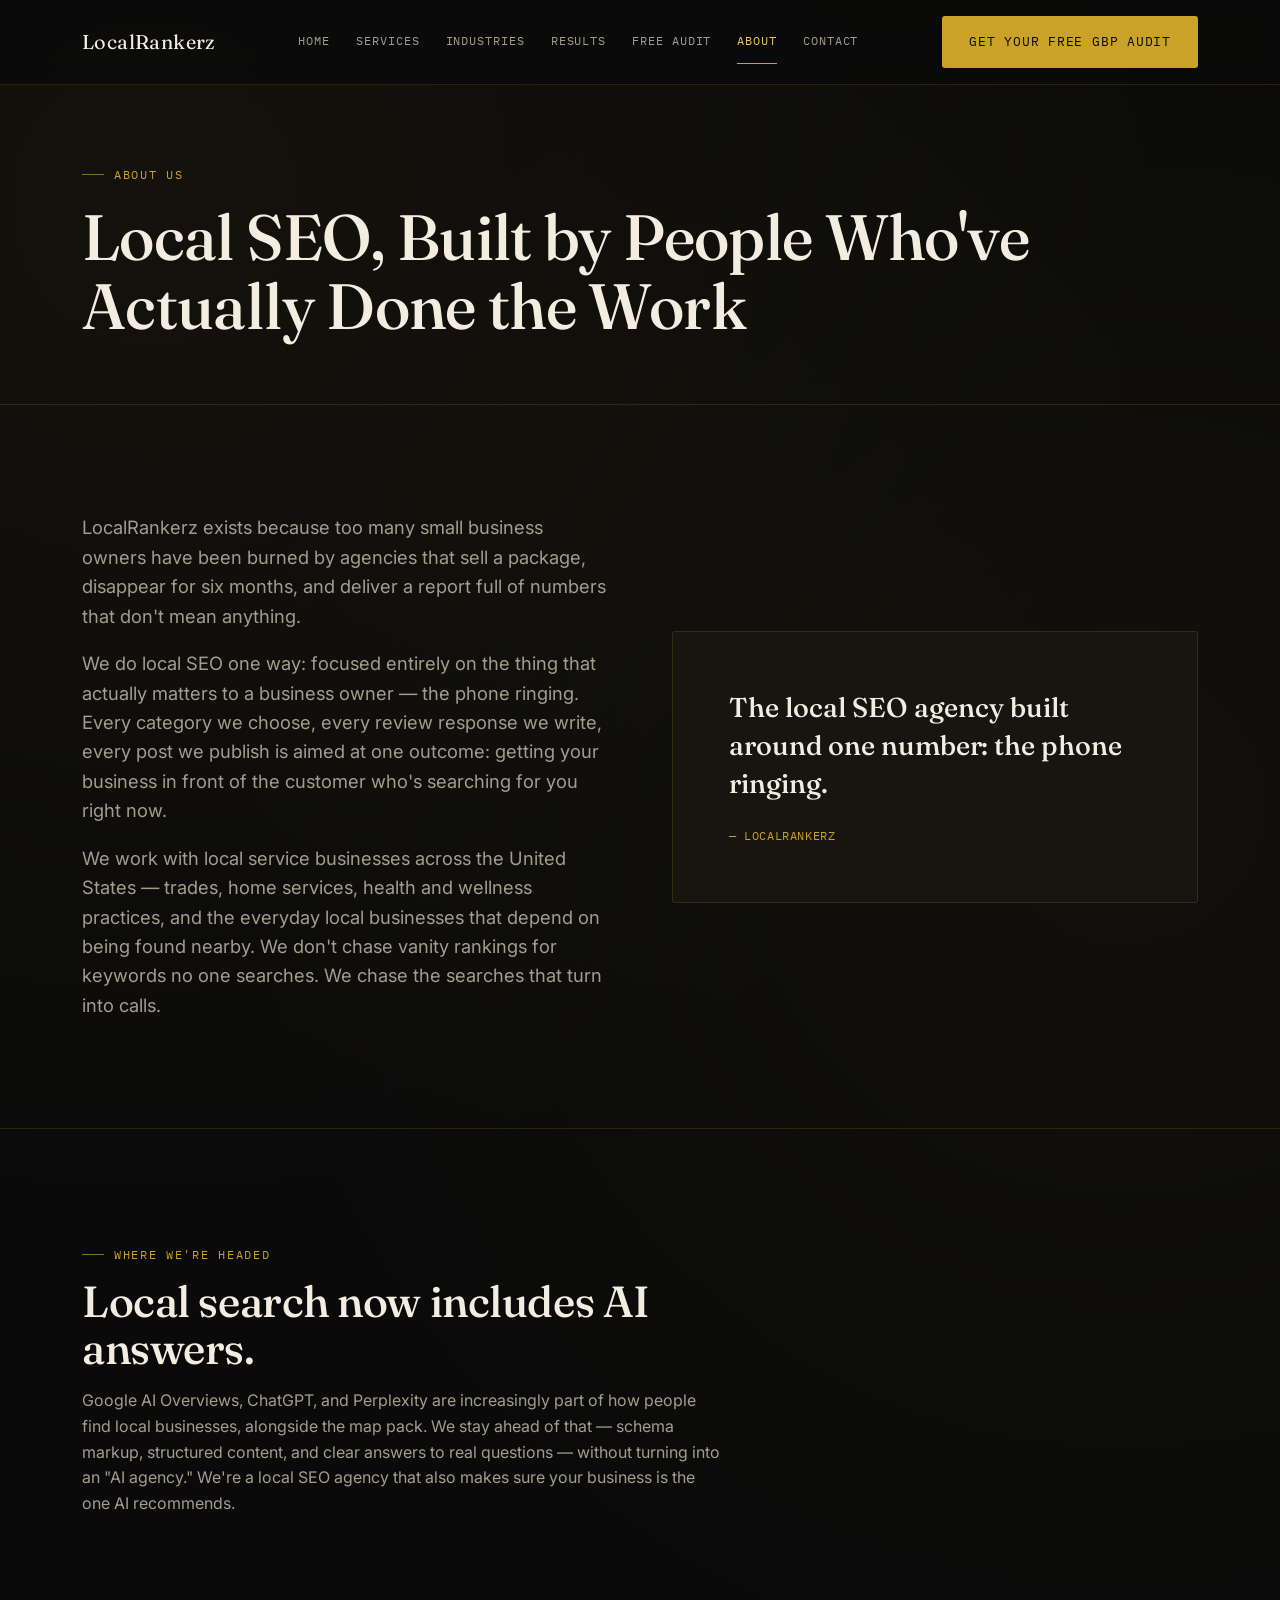
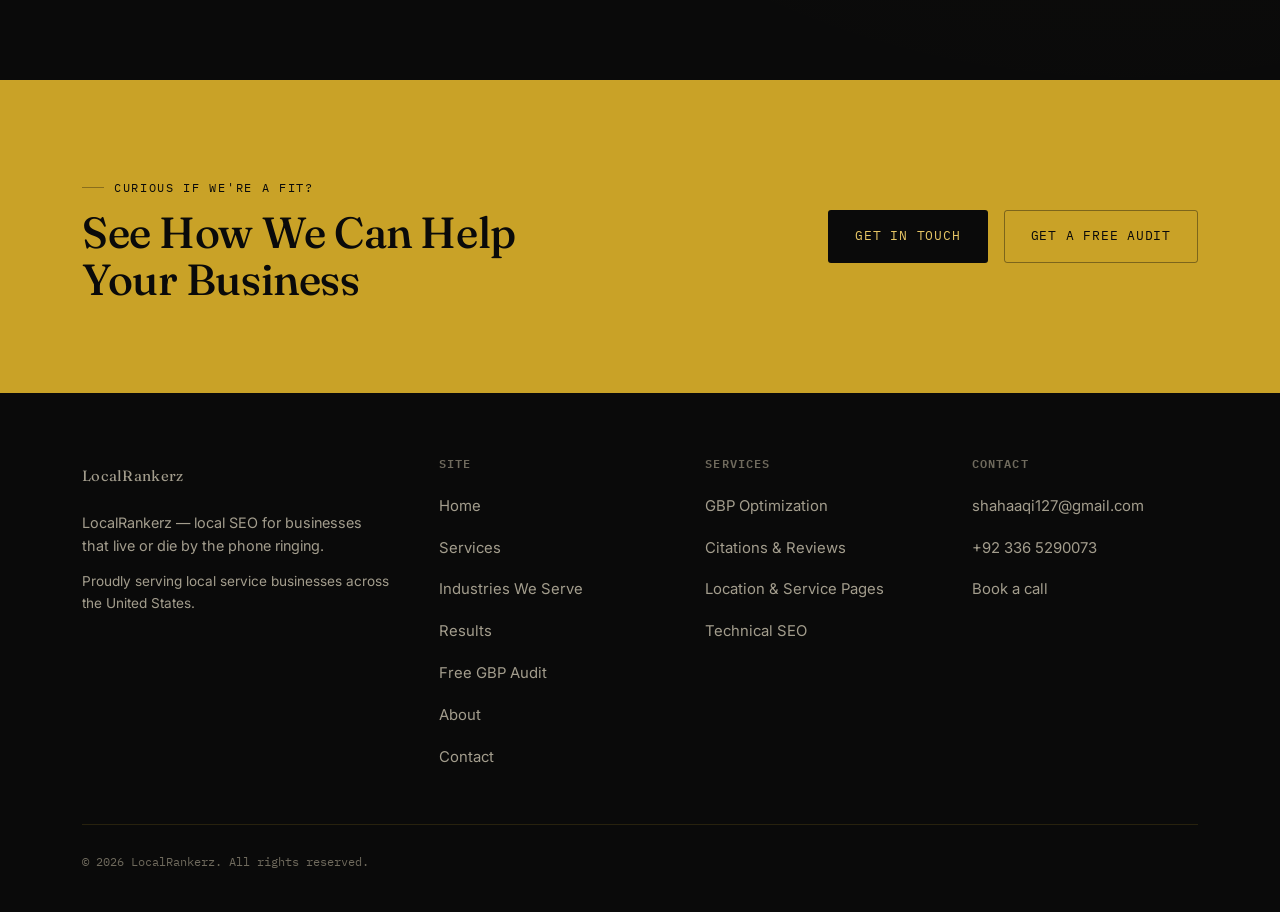
==== about/index.html @ cc355c8c "Use clean page URLs" ====
<!DOCTYPE html>
<html lang="en">
<head>
<meta charset="UTF-8">
<meta name="viewport" content="width=device-width, initial-scale=1.0">
<title>About LocalRankerz | Local SEO Agency</title>
<meta name="description" content="Local SEO built by people focused on one outcome: the phone ringing. Learn how we work.">
<link rel="preconnect" href="https://fonts.googleapis.com">
<link href="https://fonts.googleapis.com/css2?family=Fraunces:opsz,wght@9..144,500;9..144,600&family=Inter:wght@400;500;600&family=IBM+Plex+Mono:wght@400;500&display=swap" rel="stylesheet">
<link rel="stylesheet" href="../assets/style.css">
<link rel="canonical" href="https://localrankerz.com/about/">
</head>
<body>

<nav class="nav">
  <div class="wrap">
    <a href="../" class="brand">LocalRankerz</a>
    <ul class="nav-links">
      <li><a href="../">Home</a></li>
      <li><a href="../services/">Services</a></li>
      <li><a href="../industries/">Industries</a></li>
      <li><a href="../results/">Results</a></li>
      <li><a href="../free-audit/">Free Audit</a></li>
      <li><a href="../about/" aria-current="page">About</a></li>
      <li><a href="../contact/">Contact</a></li>
    </ul>
    <div class="nav-cta">
      <a href="../free-audit/" class="btn btn-gold"><span class="full">Get Your Free GBP Audit</span><span class="short">Free Audit</span></a>
    </div>
  </div>
</nav>

<header class="page-header">
  <div class="wrap">
    <span class="eyebrow">About Us</span>
    <h1>Local SEO, Built by People Who've Actually Done the Work</h1>
  </div>
</header>

<section class="section">
  <div class="wrap">
    <div class="grid grid-2" style="align-items:center; gap:64px;">
      <div>
        <p class="lede" style="max-width:none;">LocalRankerz exists because too many small business owners have been burned by agencies that sell a package, disappear for six months, and deliver a report full of numbers that don't mean anything.</p>
        <p class="lede" style="margin-top:18px; max-width:none;">We do local SEO one way: focused entirely on the thing that actually matters to a business owner — the phone ringing. Every category we choose, every review response we write, every post we publish is aimed at one outcome: getting your business in front of the customer who's searching for you right now.</p>
        <p class="lede" style="margin-top:18px; max-width:none;">We work with local service businesses across the United States — trades, home services, health and wellness practices, and the everyday local businesses that depend on being found nearby. We don't chase vanity rankings for keywords no one searches. We chase the searches that turn into calls.</p>
      </div>
      <div class="testimonial">
        <blockquote>The local SEO agency built around one number: the phone ringing.</blockquote>
        <cite>— LocalRankerz</cite>
      </div>
    </div>
  </div>
</section>

<section class="section" style="border-bottom:none;">
  <div class="wrap">
    <div class="section-head">
      <span class="eyebrow">Where We're Headed</span>
      <h2>Local search now includes AI answers.</h2>
      <p>Google AI Overviews, ChatGPT, and Perplexity are increasingly part of how people find local businesses, alongside the map pack. We stay ahead of that — schema markup, structured content, and clear answers to real questions — without turning into an "AI agency." We're a local SEO agency that also makes sure your business is the one AI recommends.</p>
    </div>
  </div>
</section>

<section class="cta-band">
  <div class="wrap">
    <div class="cta-copy">
      <span class="eyebrow" style="color:var(--ink)">Curious If We're A Fit?</span>
      <h2>See How We Can Help Your Business</h2>
    </div>
    <div class="btn-row">
      <a href="../contact/" class="btn btn-gold">Get in Touch</a>
      <a href="../free-audit/" class="btn btn-ghost">Get a Free Audit</a>
    </div>
  </div>
</section>

<footer>
  <div class="wrap">
    <div class="footer-top">
      <div>
        <a href="../" class="brand">LocalRankerz</a>
        <p style="margin-top:16px; max-width:34ch; font-size:.9rem;">LocalRankerz — local SEO for businesses that live or die by the phone ringing.</p>
        <p style="margin-top:14px; font-size:.85rem;">Proudly serving local service businesses across the United States.</p>
      </div>
      <div>
        <h4>Site</h4>
        <ul>
          <li><a href="../">Home</a></li>
          <li><a href="../services/">Services</a></li>
          <li><a href="../industries/">Industries We Serve</a></li>
          <li><a href="../results/">Results</a></li>
          <li><a href="../free-audit/">Free GBP Audit</a></li>
          <li><a href="../about/">About</a></li>
          <li><a href="../contact/">Contact</a></li>
        </ul>
      </div>
      <div>
        <h4>Services</h4>
        <ul>
          <li><a href="../services/">GBP Optimization</a></li>
          <li><a href="../services/">Citations &amp; Reviews</a></li>
          <li><a href="../services/">Location &amp; Service Pages</a></li>
          <li><a href="../services/">Technical SEO</a></li>
        </ul>
      </div>
      <div>
        <h4>Contact</h4>
        <ul>
          <li><a href="mailto:shahaaqi127@gmail.com">shahaaqi127@gmail.com</a></li>
          <li><a href="tel:+923365290073">+92 336 5290073</a></li>
          <li><a href="../contact/">Book a call</a></li>
        </ul>
      </div>
    </div>
    <div class="footer-bottom">
      <p>© <span class="js-year"></span> LocalRankerz. All rights reserved.</p>
    </div>
  </div>
</footer>

<script src="../assets/script.js"></script>
</body>
</html>
---- assets/style.css ----
/* ============================================================
   SUMMIT SEO — Design tokens
   Palette: near-black ground, warm gold accent (premium, not neon)
   Type: Fraunces (display serif) + Inter (body) + IBM Plex Mono (data/labels)
   ============================================================ */

:root {
  --bg: #0a0a0a;
  --bg-alt: #121110;
  --surface: #17150f;
  --surface-2: #1d1a13;
  --border: rgba(201, 162, 39, 0.16);
  --border-strong: rgba(201, 162, 39, 0.35);

  --gold: #c9a227;
  --gold-bright: #e8c766;
  --gold-dim: #8a6e1c;

  --text: #f2ede0;
  --text-muted: #a39d8d;
  --text-faint: #6f6a5d;

  --ink: #0a0a0a; /* text-on-gold */

  --serif: "Fraunces", "Iowan Old Style", Georgia, serif;
  --sans: "Inter", -apple-system, BlinkMacSystemFont, "Segoe UI", sans-serif;
  --mono: "IBM Plex Mono", ui-monospace, SFMono-Regular, monospace;

  --container: 1180px;
  --radius: 3px;
  --ease: cubic-bezier(0.22, 1, 0.36, 1);
}

@media (prefers-reduced-motion: reduce) {
  *, *::before, *::after {
    animation-duration: 0.01ms !important;
    animation-iteration-count: 1 !important;
    transition-duration: 0.01ms !important;
    scroll-behavior: auto !important;
  }
}

* { box-sizing: border-box; }
html { scroll-behavior: smooth; }

body {
  margin: 0;
  background: var(--bg);
  color: var(--text);
  font-family: var(--sans);
  font-size: 16px;
  line-height: 1.6;
  -webkit-font-smoothing: antialiased;
  background-image:
    radial-gradient(circle at 12% 8%, rgba(201, 162, 39, 0.05), transparent 40%),
    radial-gradient(circle at 88% 32%, rgba(201, 162, 39, 0.04), transparent 45%);
}

img { max-width: 100%; display: block; }
a { color: inherit; text-decoration: none; }

::selection { background: var(--gold-dim); color: var(--text); }

:focus-visible {
  outline: 2px solid var(--gold-bright);
  outline-offset: 3px;
}

.wrap {
  max-width: var(--container);
  margin: 0 auto;
  padding: 0 32px;
}

.eyebrow {
  font-family: var(--mono);
  font-size: 12px;
  letter-spacing: 0.14em;
  text-transform: uppercase;
  color: var(--gold);
  display: inline-flex;
  align-items: center;
  gap: 10px;
}
.eyebrow::before {
  content: "";
  width: 22px;
  height: 1px;
  background: var(--gold-dim);
}

h1, h2, h3, h4 {
  font-family: var(--serif);
  font-weight: 600;
  line-height: 1.08;
  letter-spacing: -0.01em;
  margin: 0;
  color: var(--text);
}

h1 { font-size: clamp(2.6rem, 5vw, 4.4rem); font-weight: 500; }
h2 { font-size: clamp(1.9rem, 3.4vw, 2.8rem); font-weight: 500; }
h3 { font-size: 1.35rem; font-weight: 600; }

p { color: var(--text-muted); margin: 0; }
.lede { font-size: 1.15rem; color: var(--text-muted); max-width: 46ch; }

.section {
  padding: 108px 0;
  border-bottom: 1px solid var(--border);
}
.section-head {
  max-width: 640px;
  margin-bottom: 56px;
}
.section-head h2 { margin-top: 14px; }
.section-head p { margin-top: 16px; }

/* ---------- Buttons ---------- */
.btn {
  display: inline-flex;
  align-items: center;
  gap: 10px;
  font-family: var(--mono);
  font-size: 13px;
  letter-spacing: 0.06em;
  text-transform: uppercase;
  padding: 15px 26px;
  border-radius: var(--radius);
  border: 1px solid transparent;
  cursor: pointer;
  transition: transform 0.35s var(--ease), background 0.35s var(--ease), border-color 0.35s var(--ease), color .35s var(--ease);
  white-space: nowrap;
}
.btn-gold {
  background: var(--gold);
  color: var(--ink);
}
.btn-gold:hover { background: var(--gold-bright); transform: translateY(-1px); }
.btn-ghost {
  background: transparent;
  border-color: var(--border-strong);
  color: var(--text);
}
.btn-ghost:hover { border-color: var(--gold); color: var(--gold-bright); }
.btn-row { display: flex; gap: 16px; flex-wrap: wrap; }

/* ---------- Nav ---------- */
.nav {
  position: sticky;
  top: 0;
  z-index: 50;
  background: rgba(10, 10, 10, 0.82);
  backdrop-filter: blur(10px);
  border-bottom: 1px solid var(--border);
}
.nav .wrap {
  display: flex;
  align-items: center;
  justify-content: space-between;
  height: 84px;
}
.brand {
  font-family: var(--serif);
  font-size: 1.25rem;
  letter-spacing: 0.02em;
  color: var(--text);
  display: flex;
  align-items: baseline;
  gap: 8px;
}
.brand .dot { color: var(--gold); }
.brand small {
  font-family: var(--mono);
  font-size: 10px;
  letter-spacing: 0.18em;
  color: var(--text-faint);
  text-transform: uppercase;
}
.nav-links {
  display: flex;
  align-items: center;
  gap: 26px;
  list-style: none;
  margin: 0;
  padding: 0;
}
.nav-links a {
  font-family: var(--mono);
  font-size: 11.5px;
  letter-spacing: 0.08em;
  text-transform: uppercase;
  color: var(--text-muted);
  padding: 6px 0;
  border-bottom: 1px solid transparent;
  transition: color .25s var(--ease), border-color .25s var(--ease);
}
.nav-links a:hover,
.nav-links a[aria-current="page"] { color: var(--gold-bright); border-color: var(--gold); }

@media (max-width: 1150px) {
  .nav .wrap {
    flex-wrap: wrap;
    height: auto;
    padding-top: 16px;
    padding-bottom: 14px;
    row-gap: 12px;
  }
  .nav-links {
    order: 3;
    flex-basis: 100%;
    justify-content: center;
    flex-wrap: wrap;
    gap: 8px 18px;
    padding-top: 14px;
    border-top: 1px solid var(--border);
  }
}
@media (max-width: 560px) {
  .nav-links { gap: 6px 14px; }
  .nav-links a { font-size: 11px; }
  .nav-cta .btn-gold { padding: 12px 18px; font-size: 12px; }
}
.nav-cta { display: flex; align-items: center; gap: 18px; }

/* ---------- Hero ---------- */
.hero {
  padding: 88px 0 100px;
  border-bottom: 1px solid var(--border);
  position: relative;
  overflow: hidden;
}
.hero .wrap {
  display: grid;
  grid-template-columns: 1.1fr 0.9fr;
  gap: 64px;
  align-items: center;
}
.hero h1 { margin-top: 20px; }
.hero .lede { margin-top: 22px; }
.hero .btn-row { margin-top: 36px; }
@media (max-width: 940px) {
  .hero .wrap { grid-template-columns: 1fr; }
}

/* Signature element: SERP rank-climb card */
.serp-card {
  background: var(--surface);
  border: 1px solid var(--border-strong);
  border-radius: var(--radius);
  padding: 28px;
  position: relative;
}
.serp-card .serp-head {
  display: flex; justify-content: space-between; align-items: center;
  font-family: var(--mono); font-size: 11px; letter-spacing: .1em; text-transform: uppercase;
  color: var(--text-faint); margin-bottom: 20px; padding-bottom: 16px; border-bottom: 1px solid var(--border);
}
.serp-row {
  display: flex; align-items: center; gap: 16px;
  padding: 14px 0; border-bottom: 1px dashed var(--border);
}
.serp-row:last-child { border-bottom: none; }
.serp-rank {
  font-family: var(--mono); font-size: 13px; color: var(--text-faint);
  width: 28px; text-align: right;
}
.serp-row.is-you .serp-rank { color: var(--gold-bright); font-weight: 700; }
.serp-line1 { height: 9px; width: 72%; background: var(--border-strong); border-radius: 2px; margin-bottom: 8px; }
.serp-line2 { height: 7px; width: 46%; background: var(--border); border-radius: 2px; }
.serp-row.is-you .serp-line1 { background: var(--gold-dim); width: 82%; }
.serp-row.is-you .serp-line2 { background: rgba(201,162,39,.28); width: 56%; }
.serp-badge {
  margin-left: auto; font-family: var(--mono); font-size: 11px; color: var(--bg);
  background: var(--gold); padding: 3px 9px; border-radius: 20px; white-space: nowrap;
}
.serp-foot { margin-top: 20px; padding-top: 18px; border-top: 1px solid var(--border);
  display: flex; justify-content: space-between; font-family: var(--mono); font-size: 11px; color: var(--text-faint); }
.serp-foot strong { color: var(--gold-bright); }

/* ---------- Stat / trust bar ---------- */
.statbar { padding: 48px 0; border-bottom: 1px solid var(--border); }
.statbar .wrap { display: grid; grid-template-columns: repeat(4, 1fr); gap: 24px; }
.stat { text-align: left; }
.stat .num { font-family: var(--serif); font-size: 2.4rem; color: var(--gold-bright); }
.stat .label { font-family: var(--mono); font-size: 11.5px; letter-spacing: .06em; text-transform: uppercase; color: var(--text-faint); margin-top: 6px; }
@media (max-width: 760px) { .statbar .wrap { grid-template-columns: repeat(2, 1fr); } }

/* ---------- Cards / grid ---------- */
.grid { display: grid; gap: 28px; }
.grid-4 { grid-template-columns: repeat(4, 1fr); }
.grid-3 { grid-template-columns: repeat(3, 1fr); }
.grid-2 { grid-template-columns: repeat(2, 1fr); }
@media (max-width: 980px) { .grid-4 { grid-template-columns: repeat(2, 1fr); } .grid-3 { grid-template-columns: repeat(2,1fr); } }
@media (max-width: 640px) { .grid-4, .grid-3, .grid-2 { grid-template-columns: 1fr; } }

.card {
  background: var(--surface);
  border: 1px solid var(--border);
  border-radius: var(--radius);
  padding: 32px 28px;
  transition: border-color .3s var(--ease), transform .3s var(--ease);
}
.card:hover { border-color: var(--border-strong); transform: translateY(-3px); }
.card .num-mark {
  font-family: var(--mono); font-size: 12px; color: var(--gold-dim);
  margin-bottom: 18px; display: block;
}
.card h3 { margin-bottom: 12px; }
.card p { font-size: .95rem; }
.card a.card-link {
  display: inline-flex; align-items: center; gap: 6px; margin-top: 18px;
  font-family: var(--mono); font-size: 12px; letter-spacing: .05em; text-transform: uppercase;
  color: var(--gold); border-bottom: 1px solid var(--gold-dim);
}
.card a.card-link:hover { color: var(--gold-bright); border-color: var(--gold-bright); }

/* ---------- Process (numbered — genuinely sequential) ---------- */
.process-list { display: grid; grid-template-columns: repeat(4, 1fr); gap: 0; border-top: 1px solid var(--border); }
.process-item { padding: 32px 28px 32px 0; border-right: 1px solid var(--border); }
.process-item:last-child { border-right: none; }
.process-item .idx { font-family: var(--mono); font-size: 13px; color: var(--gold); }
.process-item h3 { margin-top: 14px; font-size: 1.1rem; }
.process-item p { margin-top: 10px; font-size: .92rem; }
@media (max-width: 900px) {
  .process-list { grid-template-columns: 1fr 1fr; }
  .process-item { border-right: none; border-bottom: 1px solid var(--border); padding: 28px 0; }
}
@media (max-width: 560px) { .process-list { grid-template-columns: 1fr; } }

/* ---------- Testimonial ---------- */
.testimonial {
  background: var(--surface);
  border: 1px solid var(--border);
  border-radius: var(--radius);
  padding: 56px;
}
.testimonial blockquote {
  font-family: var(--serif); font-size: clamp(1.3rem, 2.4vw, 1.7rem); font-weight: 500;
  color: var(--text); margin: 0; line-height: 1.4;
}
.testimonial cite { display: block; margin-top: 24px; font-style: normal; font-family: var(--mono);
  font-size: 12px; letter-spacing: .05em; color: var(--gold); text-transform: uppercase; }

/* ---------- CTA band (inverted — signature contrast moment) ---------- */
.cta-band {
  background: var(--gold);
  color: var(--ink);
  padding: 90px 0;
}
.cta-band h2 { color: var(--ink); }
.cta-band p { color: rgba(10,10,10,0.7); }
.cta-band .btn-ghost { border-color: rgba(10,10,10,0.4); color: var(--ink); }
.cta-band .btn-ghost:hover { border-color: var(--ink); color: var(--ink); background: rgba(10,10,10,0.06); }
.cta-band .btn-gold { background: var(--ink); color: var(--gold-bright); }
.cta-band .btn-gold:hover { background: #000; }
.cta-band .wrap { display: flex; align-items: center; justify-content: space-between; gap: 40px; flex-wrap: wrap; }
.cta-band .cta-copy { max-width: 520px; }
.cta-band .cta-copy h2 { margin-top: 12px; }
.cta-band .cta-copy p { margin-top: 14px; }

/* ---------- Footer ---------- */
footer { padding: 64px 0 40px; }
.footer-top { display: grid; grid-template-columns: 1.4fr repeat(3, 1fr); gap: 40px; padding-bottom: 48px; border-bottom: 1px solid var(--border); }
.footer-top h4 { font-family: var(--mono); font-size: 11.5px; letter-spacing: .1em; text-transform: uppercase; color: var(--text-faint); margin-bottom: 18px; }
.footer-top ul { list-style: none; margin: 0; padding: 0; display: flex; flex-direction: column; gap: 11px; }
.footer-top a { color: var(--text-muted); font-size: .93rem; transition: color .2s var(--ease); }
.footer-top a:hover { color: var(--gold-bright); }
.footer-bottom { display: flex; justify-content: space-between; align-items: center; padding-top: 28px; flex-wrap: wrap; gap: 16px; }
.footer-bottom p { font-family: var(--mono); font-size: 11.5px; color: var(--text-faint); }
@media (max-width: 860px) { .footer-top { grid-template-columns: 1fr 1fr; } }
@media (max-width: 560px) { .footer-top { grid-template-columns: 1fr; } }

/* ---------- Page header (inner pages) ---------- */
.page-header { padding: 72px 0 64px; border-bottom: 1px solid var(--border); }
.page-header h1 { margin-top: 18px; }
.page-header .lede { margin-top: 20px; }

/* ---------- Utility ---------- */
.mt-lg { margin-top: 64px; }
.center { text-align: center; margin-left: auto; margin-right: auto; }
.tag {
  display: inline-block; font-family: var(--mono); font-size: 11px; letter-spacing: .06em;
  text-transform: uppercase; color: var(--gold); border: 1px solid var(--border-strong);
  border-radius: 20px; padding: 5px 12px; margin-bottom: 10px;
}

/* ---------- Pricing / product cards ---------- */
.price-card {
  background: var(--surface); border: 1px solid var(--border); border-radius: var(--radius);
  padding: 40px 32px; display: flex; flex-direction: column; position: relative;
}
.price-card.is-featured { border-color: var(--gold); background: var(--surface-2); }
.price-card .badge-top {
  position: absolute; top: -13px; left: 32px; background: var(--gold); color: var(--ink);
  font-family: var(--mono); font-size: 10.5px; letter-spacing: .08em; text-transform: uppercase;
  padding: 4px 12px; border-radius: 20px;
}
.price-card .plan-name { font-family: var(--mono); font-size: 12px; letter-spacing: .08em; text-transform: uppercase; color: var(--text-faint); }
.price-card .plan-price { font-family: var(--serif); font-size: 2.6rem; color: var(--text); margin-top: 14px; }
.price-card .plan-price span { font-family: var(--mono); font-size: 13px; color: var(--text-faint); }
.price-card .plan-desc { margin-top: 12px; font-size: .92rem; }
.price-card ul { list-style: none; margin: 28px 0 32px; padding: 0; display: flex; flex-direction: column; gap: 13px; flex: 1; }
.price-card li { font-size: .93rem; color: var(--text-muted); padding-left: 22px; position: relative; }
.price-card li::before { content: "—"; position: absolute; left: 0; color: var(--gold-dim); }

/* ---------- Form ---------- */
.contact-grid { display: grid; grid-template-columns: 1fr 1fr; gap: 64px; }
@media (max-width: 900px) { .contact-grid { grid-template-columns: 1fr; } }
.field { margin-bottom: 22px; }
.field label {
  display: block; font-family: var(--mono); font-size: 11.5px; letter-spacing: .08em; text-transform: uppercase;
  color: var(--text-faint); margin-bottom: 10px;
}
.field input, .field select, .field textarea {
  width: 100%; background: var(--surface); border: 1px solid var(--border-strong); border-radius: var(--radius);
  padding: 13px 16px; color: var(--text); font-family: var(--sans); font-size: .95rem;
}
.field input:focus, .field select:focus, .field textarea:focus {
  outline: none; border-color: var(--gold);
}
.field textarea { resize: vertical; min-height: 120px; }
.form-note { font-family: var(--mono); font-size: 11.5px; color: var(--text-faint); margin-top: 4px; }
.info-block { border-left: 1px solid var(--border); padding-left: 40px; }
@media (max-width: 900px) { .info-block { border-left: none; padding-left: 0; padding-top: 20px; border-top: 1px solid var(--border); } }
.info-row { padding: 20px 0; border-bottom: 1px solid var(--border); }
.info-row .eyebrow { margin-bottom: 8px; }
.info-row p { color: var(--text); font-size: 1rem; }
#form-status { margin-top: 16px; font-family: var(--mono); font-size: 12.5px; }
#form-status.ok { color: var(--gold-bright); }

/* ============================================================
   LOCALRANKERZ — additions (icon link-cards, FAQ, case studies)
   ============================================================ */

/* Icon-based photo/link cards on Home — interlink to other pages */
.icon-grid {
  display: grid;
  grid-template-columns: repeat(3, 1fr);
  gap: 24px;
}
@media (max-width: 980px) { .icon-grid { grid-template-columns: repeat(2, 1fr); } }
@media (max-width: 620px) { .icon-grid { grid-template-columns: 1fr; } }

.icon-card {
  display: block;
  background: var(--surface);
  border: 1px solid var(--border);
  border-radius: var(--radius);
  padding: 30px 26px 26px;
  transition: border-color .3s var(--ease), transform .3s var(--ease), background .3s var(--ease);
}
.icon-card:hover { border-color: var(--gold); transform: translateY(-4px); background: var(--surface-2); }
.icon-card .icon-wrap {
  width: 56px; height: 56px; border-radius: 50%;
  background: rgba(201,162,39,0.08); border: 1px solid var(--border-strong);
  display: flex; align-items: center; justify-content: center; margin-bottom: 20px;
  transition: background .3s var(--ease);
}
.icon-card:hover .icon-wrap { background: rgba(201,162,39,0.16); }
.icon-card svg { width: 28px; height: 28px; stroke: var(--gold-bright); fill: none; stroke-width: 1.6; }
.icon-card h3 { font-size: 1.15rem; }
.icon-card p { margin-top: 10px; font-size: .92rem; }
.icon-card .go {
  display: inline-flex; align-items: center; gap: 6px; margin-top: 18px;
  font-family: var(--mono); font-size: 11.5px; letter-spacing: .06em; text-transform: uppercase;
  color: var(--gold);
}
.icon-card:hover .go { color: var(--gold-bright); }

/* Smaller icon tiles — used on Industries page */
.industry-block {
  background: var(--surface);
  border: 1px solid var(--border);
  border-radius: var(--radius);
  padding: 34px 30px;
}
.industry-block .icon-wrap {
  width: 48px; height: 48px; border-radius: 50%;
  background: rgba(201,162,39,0.08); border: 1px solid var(--border-strong);
  display: flex; align-items: center; justify-content: center; margin-bottom: 18px;
}
.industry-block svg { width: 24px; height: 24px; stroke: var(--gold-bright); fill: none; stroke-width: 1.6; }
.industry-block .trade-list { margin-top: 14px; font-family: var(--mono); font-size: 12px; color: var(--text-faint); line-height: 1.8; }

/* Trust bar with verified badges */
.badge-verified {
  display: inline-flex; align-items: center; gap: 6px;
  font-family: var(--mono); font-size: 10.5px; letter-spacing: .05em; text-transform: uppercase;
  color: var(--gold); border: 1px solid var(--border-strong); border-radius: 20px; padding: 3px 10px;
  margin-top: 10px;
}

/* Case study cards */
.case-study {
  background: var(--surface); border: 1px solid var(--border); border-radius: var(--radius);
  padding: 36px 32px;
}
.case-study .cs-num { font-family: var(--serif); font-size: 2.6rem; color: var(--gold-bright); margin-bottom: 4px; }
.case-study .cs-label { font-family: var(--mono); font-size: 11.5px; letter-spacing: .06em; text-transform: uppercase; color: var(--text-faint); margin-bottom: 20px; }
.case-study h3 { font-size: 1.2rem; margin-top: 4px; }
.case-study .cs-row { margin-top: 16px; }
.case-study .cs-row .eyebrow { font-size: 10.5px; margin-bottom: 6px; }
.case-study .cs-row p { font-size: .92rem; }
.case-study .cs-link { display: inline-flex; margin-top: 20px; font-family: var(--mono); font-size: 12px; letter-spacing: .05em; text-transform: uppercase; color: var(--gold); border-bottom: 1px solid var(--gold-dim); }
.case-study .cs-link:hover { color: var(--gold-bright); border-color: var(--gold-bright); }

/* FAQ accordion — native details/summary, no JS required */
.faq-list { border-top: 1px solid var(--border); }
.faq-item { border-bottom: 1px solid var(--border); }
.faq-item summary {
  cursor: pointer; list-style: none; padding: 24px 4px;
  display: flex; justify-content: space-between; align-items: center; gap: 20px;
  font-family: var(--serif); font-size: 1.05rem; color: var(--text);
}
.faq-item summary::-webkit-details-marker { display: none; }
.faq-item summary .plus { font-family: var(--mono); color: var(--gold); font-size: 20px; flex-shrink: 0; transition: transform .3s var(--ease); }
.faq-item[open] summary .plus { transform: rotate(45deg); }
.faq-item .faq-answer { padding: 0 4px 26px; max-width: 68ch; font-size: .95rem; }

/* Two-part service split labels */
.part-label {
  display: inline-block; font-family: var(--mono); font-size: 11.5px; letter-spacing: .1em; text-transform: uppercase;
  color: var(--gold); border: 1px solid var(--border-strong); border-radius: 20px; padding: 6px 14px; margin-bottom: 16px;
}
.part-intro { max-width: 62ch; margin-top: 10px; }

/* Feature list with dash bullets (reused) */
.dash-list { list-style: none; margin: 20px 0 0; padding: 0; display: flex; flex-direction: column; gap: 10px; }
.dash-list li { font-size: .9rem; color: var(--text-muted); padding-left: 20px; position: relative; }
.dash-list li::before { content: "—"; position: absolute; left: 0; color: var(--gold-dim); }

/* Micro trust line under forms */
.micro-trust { margin-top: 14px; font-family: var(--mono); font-size: 11.5px; color: var(--text-faint); }

/* ============================================================
   RESPONSIVE REFINEMENTS — desktop & mobile polish
   ============================================================ */

/* Nav CTA: show short label once space gets tight, before the whole nav wraps */
.nav-cta .btn-gold .short { display: none; }
@media (max-width: 640px) {
  .nav-cta .btn-gold .full { display: none; }
  .nav-cta .btn-gold .short { display: inline; }
}

/* Tablet: tighten section rhythm */
@media (max-width: 860px) {
  .section { padding: 76px 0; }
  .hero { padding: 64px 0 72px; }
  .cta-band { padding: 64px 0; }
  .section-head { margin-bottom: 40px; }
}

/* Phone: full pass on spacing, touch targets, and button stacking */
@media (max-width: 640px) {
  .wrap { padding: 0 20px; }
  .section { padding: 56px 0; }
  .hero { padding: 48px 0 56px; }
  .cta-band { padding: 48px 0; }
  .section-head { margin-bottom: 32px; }

  h1 { font-size: clamp(2.1rem, 9vw, 2.8rem); }
  h2 { font-size: clamp(1.6rem, 7vw, 2rem); }
  .lede { font-size: 1.02rem; }

  .card, .industry-block, .case-study { padding: 24px 20px; }
  .testimonial { padding: 30px 22px; }
  .testimonial blockquote { font-size: 1.15rem; }

  .btn-row { flex-direction: column; align-items: stretch; }
  .btn-row .btn { width: 100%; justify-content: center; text-align: center; }

  .cta-band .wrap { flex-direction: column; align-items: flex-start; }
  .cta-band .btn-row { width: 100%; }

  .serp-card { padding: 20px; }
  .serp-badge { white-space: normal; text-align: center; }

  .stat .num { font-size: 2rem; }

  .process-item { padding: 24px 0; }

  footer { padding: 48px 0 32px; }
  .footer-top { row-gap: 32px; padding-bottom: 36px; }
}

/* Small phones: nav brand/CTA never collide */
@media (max-width: 380px) {
  .nav .wrap { gap: 10px; }
  .brand { font-size: 1.05rem; }
  .nav-cta .btn-gold { padding: 10px 14px; font-size: 11px; }
  .wrap { padding: 0 16px; }
}

/* Larger desktop: give the hero and content a bit more breathing room */
@media (min-width: 1440px) {
  .container, .wrap { max-width: 1280px; }
  .hero .wrap { gap: 88px; }
}

/* Shared device layout and accessible touch controls. */
html { scroll-padding-top: 150px; -webkit-text-size-adjust: 100%; }
body { overflow-wrap: anywhere; }
.grid > *, .hero .wrap > *, .contact-grid > *, .footer-top > *,
.statbar .wrap > *, .process-list > * { min-width: 0; }
.btn { white-space: normal; max-width: 100%; min-height: 44px; justify-content: center; text-align: center; }
.field input, .field select, .field textarea { font-size: 16px; min-height: 48px; }
.serp-head, .serp-foot { flex-wrap: wrap; gap: 12px; }
.serp-rank, .eyebrow::before { flex-shrink: 0; }
.serp-row > div { min-width: 0; }
.serp-badge { max-width: 45%; }
.nav-toggle { display: none; }
.footer-top a { display: inline-block; padding: 7px 0; }
.footer-top ul { gap: 4px; }
@media (min-width: 761px) {
  .nav-links a { display: inline-flex; align-items: center; min-height: 44px; }
}
@media (min-width: 561px) and (max-width: 900px) {
  .process-list { column-gap: 28px; }
}
@media (max-width: 760px) {
  html { scroll-padding-top: 90px; }
  .nav { background: rgba(10, 10, 10, .97); backdrop-filter: none; }
  .nav .wrap { padding-top: 12px; padding-bottom: 12px; }
  .nav-cta { gap: 8px; }
  .nav-cta .btn-gold .full { display: none; }
  .nav-cta .btn-gold .short { display: inline; }
  .nav-cta .btn-gold { padding: 10px 12px; font-size: 11px; }
  .nav-toggle {
    display: inline-flex; align-items: center; justify-content: center;
    min-height: 44px; padding: 10px 12px; border: 1px solid var(--border-strong);
    border-radius: var(--radius); background: transparent; color: var(--text);
    font-family: var(--mono); font-size: 12px; cursor: pointer;
  }
  .has-menu .nav-links { display: none; }
  .has-menu.menu-open .nav-links { display: flex; }
  .nav-links { justify-content: flex-start; gap: 0; max-height: 65vh; max-height: 65dvh; overflow-y: auto; }
  .nav-links li { flex: 1 1 50%; }
  .nav-links a { display: flex; align-items: center; min-height: 44px; padding: 10px 8px; }
  .hero .wrap { gap: 36px; }
  .contact-grid { gap: 36px; }
  .page-header { padding: 48px 0 40px; }
}
@media (max-width: 640px) {
  .btn { padding: 14px 18px; }
  .serp-foot { flex-direction: column; }
  .price-card { padding: 30px 22px; }
}
@media (max-width: 380px) {
  .nav .brand { font-size: 1.05rem; }
  .nav-cta { gap: 6px; }
  .nav-cta .btn-gold, .nav-toggle { padding: 10px 8px; }
}
@media (hover: none) {
  .card:hover, .icon-card:hover, .btn-gold:hover { transform: none; }
}
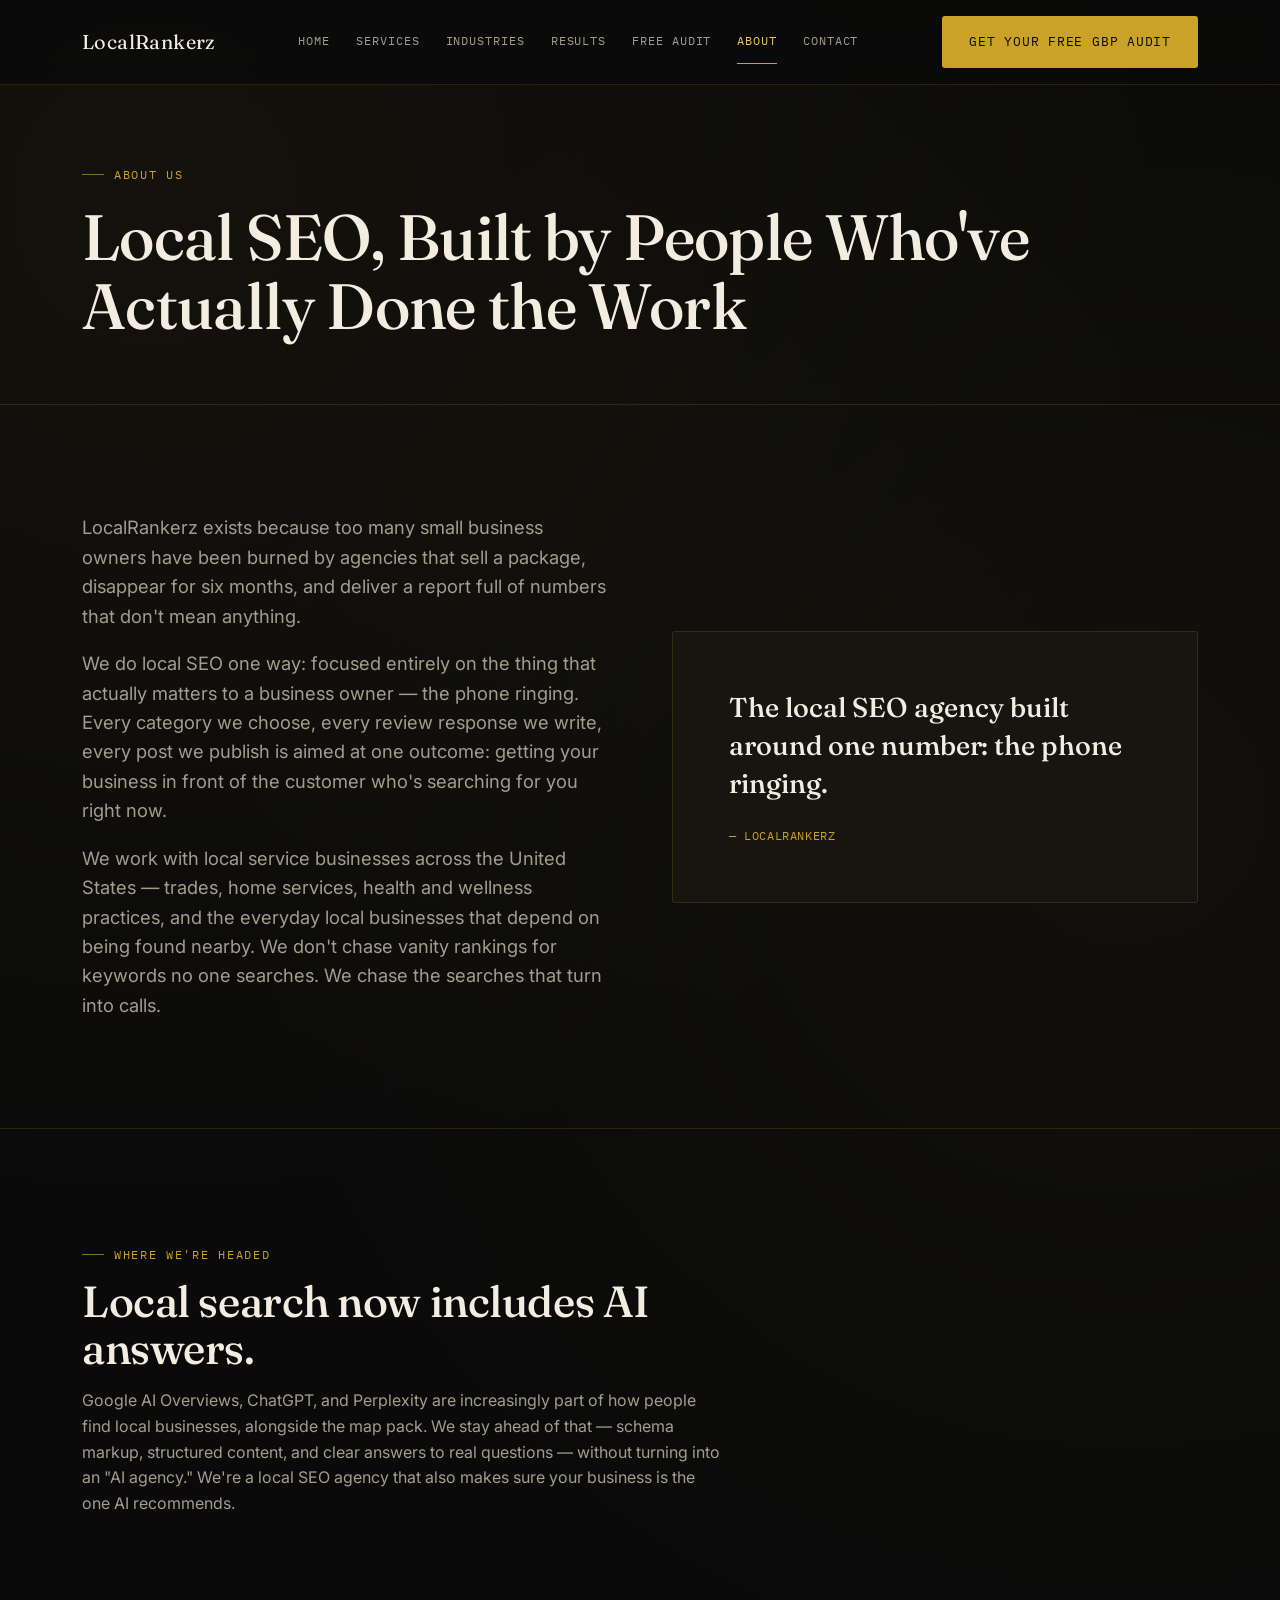
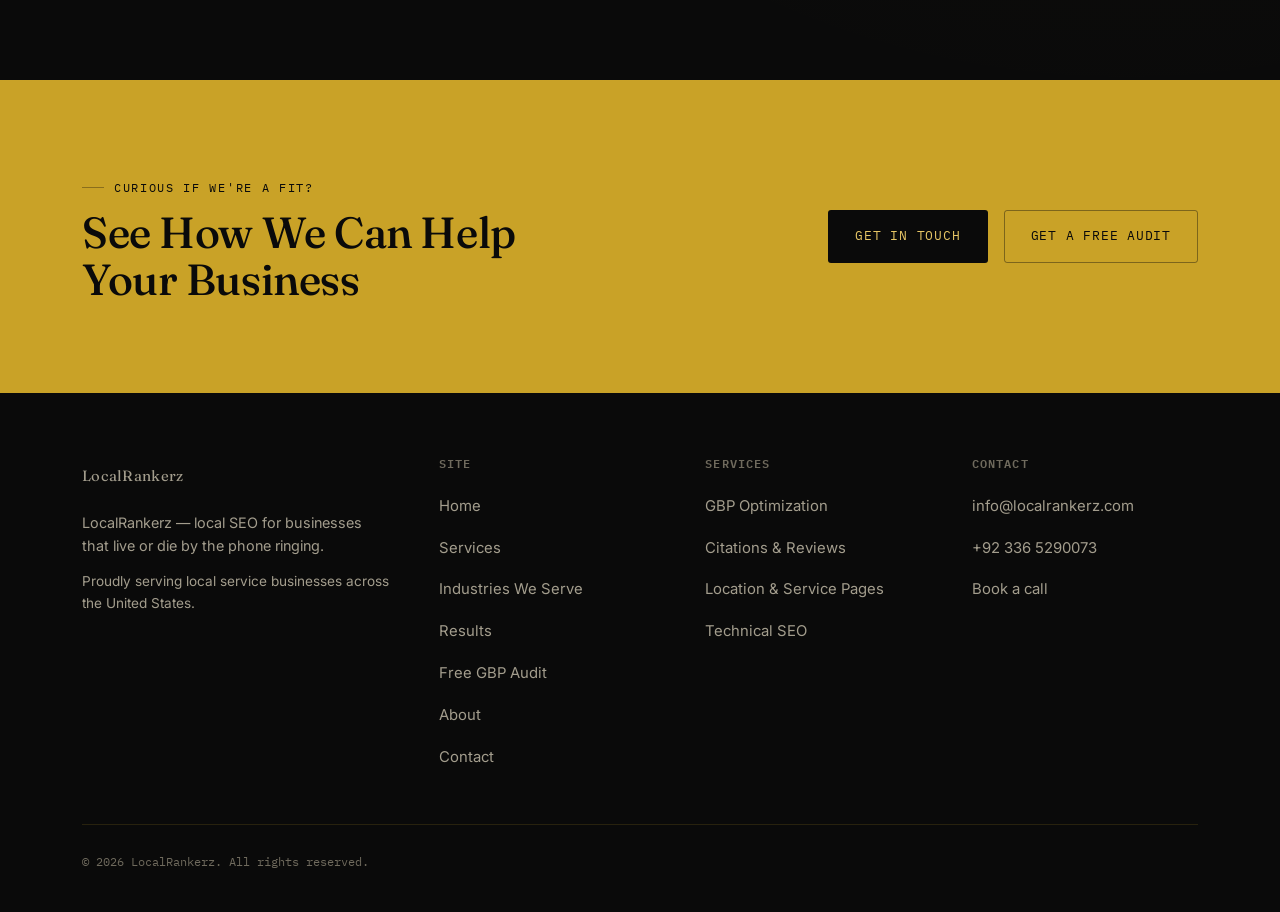
==== commit 4d0a5b6f: "Update business email to info@localrankerz.com" ====
--- a/about/index.html
+++ b/about/index.html
@@ -108,7 +108,7 @@
       <div>
         <h4>Contact</h4>
         <ul>
-          <li><a href="mailto:shahaaqi127@gmail.com">shahaaqi127@gmail.com</a></li>
+          <li><a href="mailto:info@localrankerz.com">info@localrankerz.com</a></li>
           <li><a href="tel:+923365290073">+92 336 5290073</a></li>
           <li><a href="../contact/">Book a call</a></li>
         </ul>
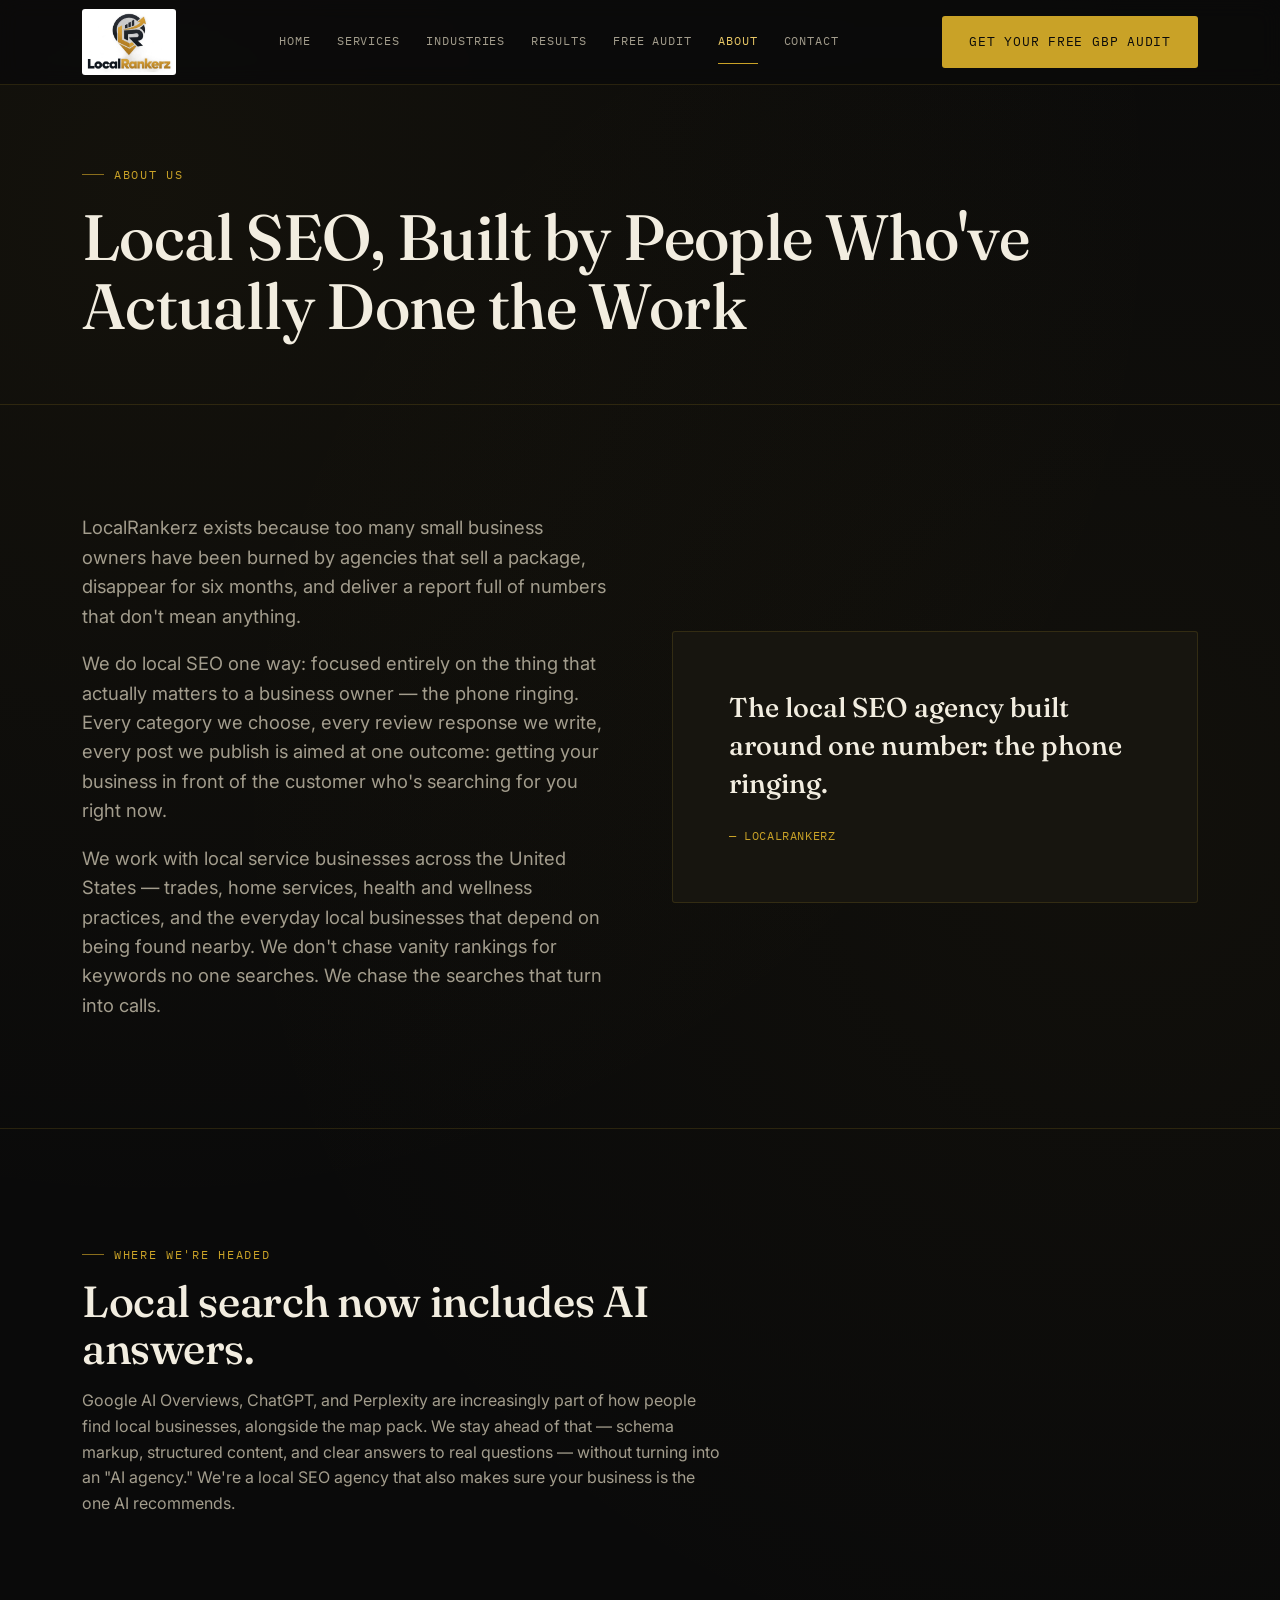
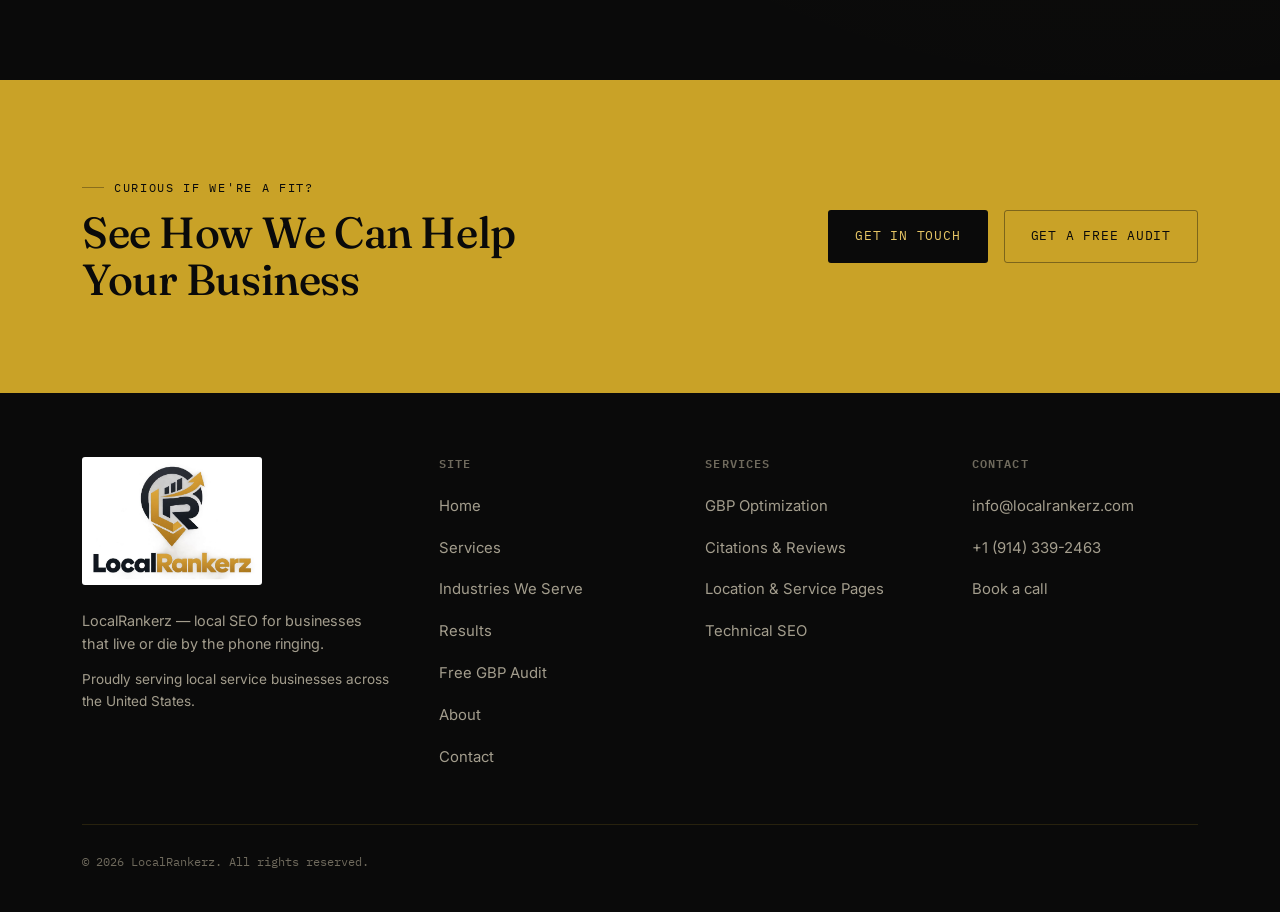
==== commit c5b8b234: "Update logo and phone with clean URLs" ====
--- a/about/index.html
+++ b/about/index.html
@@ -7,14 +7,14 @@
 <meta name="description" content="Local SEO built by people focused on one outcome: the phone ringing. Learn how we work.">
 <link rel="preconnect" href="https://fonts.googleapis.com">
 <link href="https://fonts.googleapis.com/css2?family=Fraunces:opsz,wght@9..144,500;9..144,600&family=Inter:wght@400;500;600&family=IBM+Plex+Mono:wght@400;500&display=swap" rel="stylesheet">
-<link rel="stylesheet" href="../assets/style.css">
+<link rel="stylesheet" href="../assets/style.css?v=20260924">
 <link rel="canonical" href="https://localrankerz.com/about/">
 </head>
 <body>
 
 <nav class="nav">
   <div class="wrap">
-    <a href="../" class="brand">LocalRankerz</a>
+    <a href="../" class="brand brand-logo"><img src="../assets/localrankerz-logo.jpeg" alt="LocalRankerz" width="1254" height="890" decoding="async"></a>
     <ul class="nav-links">
       <li><a href="../">Home</a></li>
       <li><a href="../services/">Services</a></li>
@@ -80,7 +80,7 @@
   <div class="wrap">
     <div class="footer-top">
       <div>
-        <a href="../" class="brand">LocalRankerz</a>
+        <a href="../" class="brand brand-logo"><img src="../assets/localrankerz-logo.jpeg" alt="LocalRankerz" width="1254" height="890" decoding="async"></a>
         <p style="margin-top:16px; max-width:34ch; font-size:.9rem;">LocalRankerz — local SEO for businesses that live or die by the phone ringing.</p>
         <p style="margin-top:14px; font-size:.85rem;">Proudly serving local service businesses across the United States.</p>
       </div>
@@ -109,7 +109,7 @@
         <h4>Contact</h4>
         <ul>
           <li><a href="mailto:info@localrankerz.com">info@localrankerz.com</a></li>
-          <li><a href="tel:+923365290073">+92 336 5290073</a></li>
+          <li><a href="tel:+19143392463">+1 (914) 339-2463</a></li>
           <li><a href="../contact/">Book a call</a></li>
         </ul>
       </div>
--- a/assets/style.css
+++ b/assets/style.css
@@ -655,3 +655,13 @@
 @media (hover: none) {
   .card:hover, .icon-card:hover, .btn-gold:hover { transform: none; }
 }
+
+
+/* Supplied LocalRankerz logo, kept in its original proportions. */
+.brand.brand-logo { display: inline-flex; align-items: center; flex-shrink: 0; line-height: 0; }
+.brand-logo img { display: block; width: 94px; height: auto; border-radius: 3px; }
+.footer-top .brand-logo { padding: 0; }
+.footer-top .brand-logo img { width: 180px; max-width: 100%; }
+@media (max-width: 760px) {
+  .nav .brand-logo img { width: 80px; }
+}
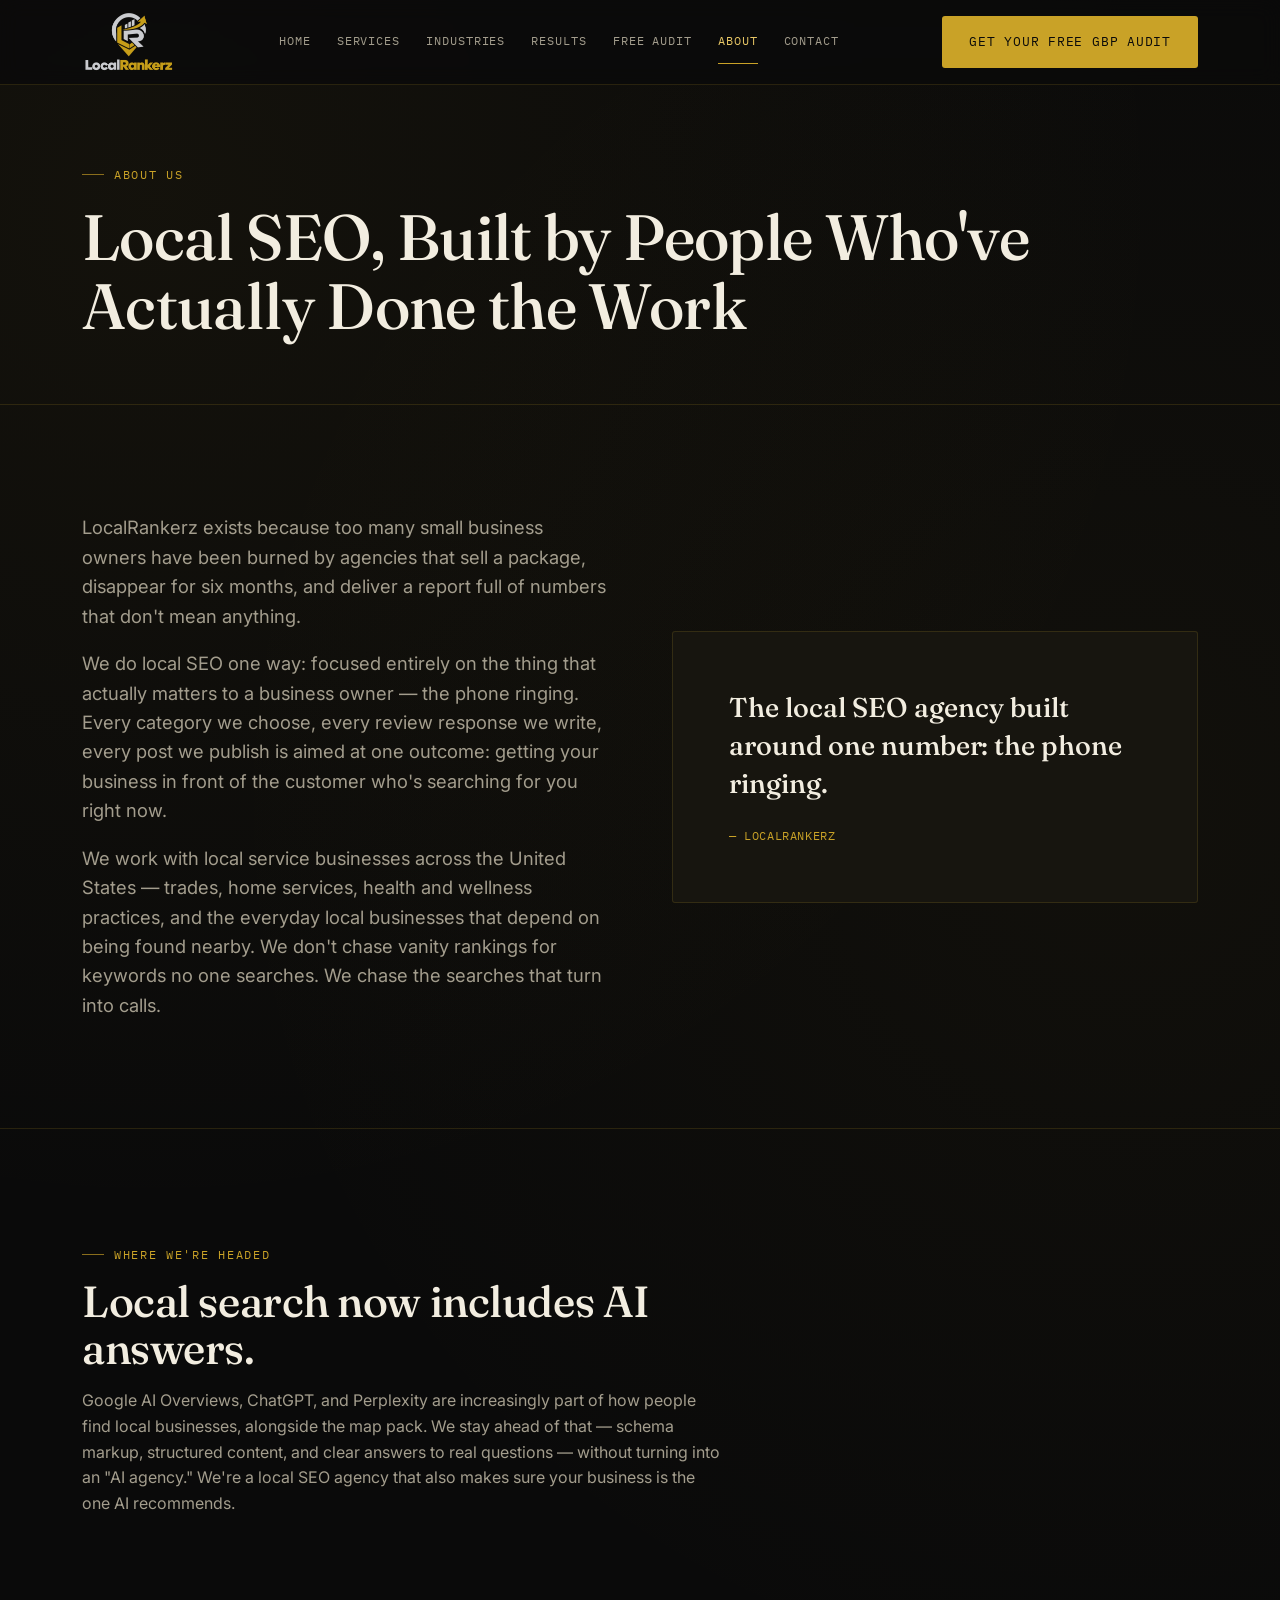
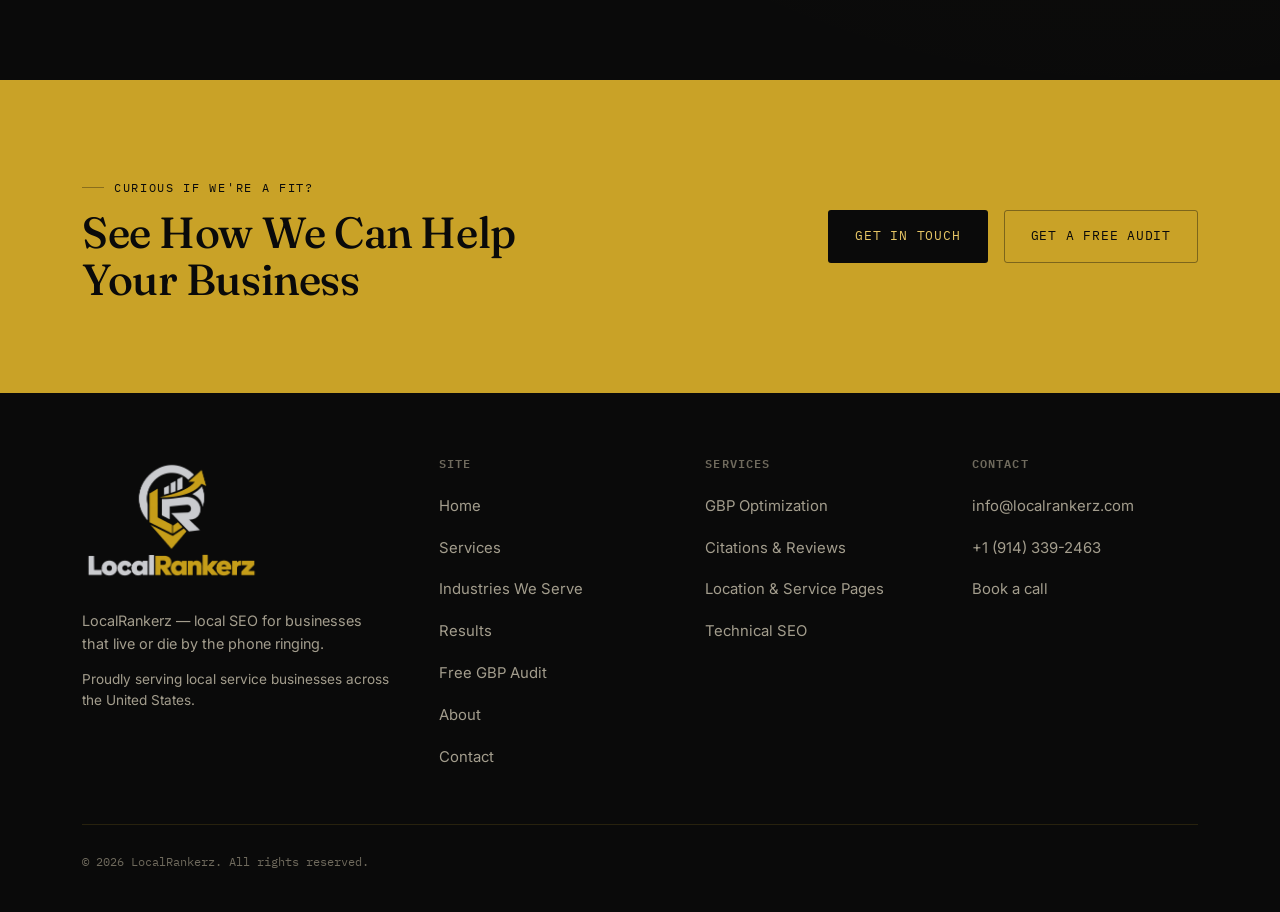
==== commit 79570690: "Save local website updates" ====
--- a/about/index.html
+++ b/about/index.html
@@ -7,14 +7,14 @@
 <meta name="description" content="Local SEO built by people focused on one outcome: the phone ringing. Learn how we work.">
 <link rel="preconnect" href="https://fonts.googleapis.com">
 <link href="https://fonts.googleapis.com/css2?family=Fraunces:opsz,wght@9..144,500;9..144,600&family=Inter:wght@400;500;600&family=IBM+Plex+Mono:wght@400;500&display=swap" rel="stylesheet">
-<link rel="stylesheet" href="../assets/style.css?v=20260924">
+<link rel="stylesheet" href="../assets/style.css?v=20260925-transparent">
 <link rel="canonical" href="https://localrankerz.com/about/">
 </head>
 <body>
 
 <nav class="nav">
   <div class="wrap">
-    <a href="../" class="brand brand-logo"><img src="../assets/localrankerz-logo.jpeg" alt="LocalRankerz" width="1254" height="890" decoding="async"></a>
+    <a href="../" class="brand brand-logo"><img src="../assets/localrankerz-logo-transparent.png" alt="LocalRankerz" width="1489" height="1056" decoding="async"></a>
     <ul class="nav-links">
       <li><a href="../">Home</a></li>
       <li><a href="../services/">Services</a></li>
@@ -80,7 +80,7 @@
   <div class="wrap">
     <div class="footer-top">
       <div>
-        <a href="../" class="brand brand-logo"><img src="../assets/localrankerz-logo.jpeg" alt="LocalRankerz" width="1254" height="890" decoding="async"></a>
+        <a href="../" class="brand brand-logo"><img src="../assets/localrankerz-logo-transparent.png" alt="LocalRankerz" width="1489" height="1056" decoding="async"></a>
         <p style="margin-top:16px; max-width:34ch; font-size:.9rem;">LocalRankerz — local SEO for businesses that live or die by the phone ringing.</p>
         <p style="margin-top:14px; font-size:.85rem;">Proudly serving local service businesses across the United States.</p>
       </div>
--- a/assets/style.css
+++ b/assets/style.css
@@ -665,3 +665,7 @@
 @media (max-width: 760px) {
   .nav .brand-logo img { width: 80px; }
 }
+
+/* Transparent logo follows the background of its surrounding section. */
+.brand.brand-logo, .brand-logo img { background: transparent; box-shadow: none; }
+.brand-logo img { border-radius: 0; object-fit: contain; }
